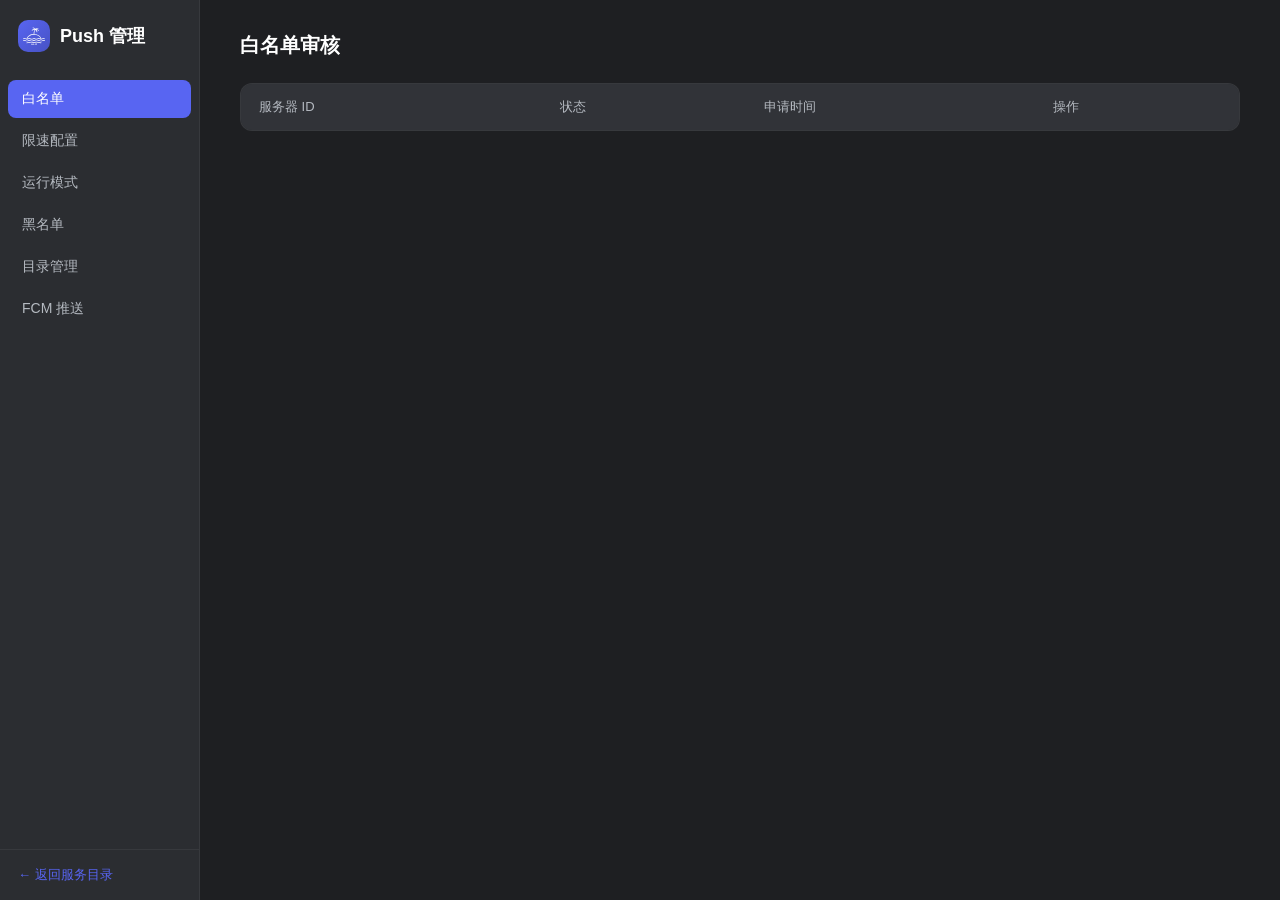
==== push/web/admin.html @ 599d3dad "first commit" ====
<!DOCTYPE html>
<html lang="zh-CN">
<head>
  <meta charset="UTF-8" />
  <meta name="viewport" content="width=device-width, initial-scale=1.0" />
  <title>LonIsle 推送服务管理</title>
  <link rel="icon" type="image/svg+xml" href="logo.svg" />
  <link rel="stylesheet" href="style.css" />
</head>
<body>
  <div class="shell">
    <aside class="sidebar">
      <div class="brand"><div class="brand-logo"><img src="logo.svg" alt="LonIsle" /></div><span>Push 管理</span></div>
      <nav class="nav">
        <button class="nav-item active" data-page="whitelist">白名单</button>
        <button class="nav-item" data-page="rate">限速配置</button>
        <button class="nav-item" data-page="mode">运行模式</button>
        <button class="nav-item" data-page="blacklist">黑名单</button>
        <button class="nav-item" data-page="directory">目录管理</button>
        <button class="nav-item" data-page="fcm">FCM 推送</button>
      </nav>
      <div class="sidebar-footer"><a href="index.html" class="admin-link">← 返回服务目录</a></div>
    </aside>

    <main class="main">
      <section id="page-whitelist" class="page">
        <h1>白名单审核</h1>
        <div class="table-wrap">
          <table>
            <thead><tr><th>服务器 ID</th><th>状态</th><th>申请时间</th><th>操作</th></tr></thead>
            <tbody id="whitelist-body"></tbody>
          </table>
        </div>
      </section>

      <section id="page-rate" class="page hidden">
        <h1>限速配置</h1>
        <div class="form-row">
          <label>每分钟条数</label>
          <input id="rate-input" type="number" min="1" />
          <button class="btn" id="rate-save">保存</button>
        </div>
        <p class="desc" id="rate-current"></p>
      </section>

      <!-- 运行模式（F-RATE-5/8） -->
      <section id="page-mode" class="page hidden">
        <h1>运行模式</h1>
        <div class="form-row">
          <label>模式</label>
          <select id="mode-select">
            <option value="true">白名单模式（默认：未审核服务器一律拒推）</option>
            <option value="false">黑名单模式（黑名单外一律放行）</option>
          </select>
          <button class="btn" id="mode-save">切换模式</button>
        </div>
        <p class="desc" id="mode-current"></p>
        <p class="desc">说明：黑名单在两种模式下均生效（自动熔断依赖此行为，F-RATE-6）。</p>
      </section>

      <!-- 黑名单（F-RATE-6） -->
      <section id="page-blacklist" class="page hidden">
        <h1>黑名单</h1>
        <div class="form-row">
          <input id="blacklist-id" placeholder="服务器 ID" />
          <input id="blacklist-reason" placeholder="原因（可选）" />
          <button class="btn" id="blacklist-add">加入黑名单</button>
        </div>
        <div class="table-wrap">
          <table>
            <thead><tr><th>服务器 ID</th><th>原因</th><th>操作</th></tr></thead>
            <tbody id="blacklist-body"></tbody>
          </table>
        </div>
      </section>

      <section id="page-directory" class="page hidden">
        <h1>目录管理</h1>
        <div class="table-wrap">
          <table>
            <thead><tr><th>名称</th><th>服务器 ID</th><th>地址</th><th>状态</th><th>操作</th></tr></thead>
            <tbody id="directory-body"></tbody>
          </table>
        </div>
      </section>

      <!-- FCM 推送配置（F-PUSH-2：web 端配置两种凭证方式） -->
      <section id="page-fcm" class="page hidden">
        <h1>FCM 推送配置</h1>
        <h2>方式一：Firebase 服务账号（推荐，Admin SDK 同款）</h2>
        <div class="form-row">
          <label>服务账号 JSON</label>
          <textarea id="fcm-service-account" rows="7" placeholder='粘贴 Firebase 控制台生成的服务账号 JSON（含 private_key / client_email / project_id）'></textarea>
        </div>
        <h2>方式二：OAuth2 Refresh Token</h2>
        <div class="form-row">
          <label>Project ID</label>
          <input id="fcm-project" placeholder="如 lonisle" />
        </div>
        <div class="form-row">
          <label>Client ID</label>
          <input id="fcm-client-id" placeholder="Google Cloud OAuth2 客户端 ID" />
        </div>
        <div class="form-row">
          <label>Client Secret</label>
          <input id="fcm-client-secret" type="password" placeholder="OAuth2 客户端 Secret（留空保留原值）" />
        </div>
        <div class="form-row">
          <label>Refresh Token</label>
          <input id="fcm-refresh-token" type="password" placeholder="OAuth2 Refresh Token（留空保留原值）" />
        </div>
        <div class="form-row">
          <button class="btn" id="fcm-save">保存并启用</button>
        </div>
        <p class="desc" id="fcm-current"></p>
        <p class="desc">说明：两种方式任一齐全即启用真实 FCM 通道（服务账号优先）。Secret / Refresh Token / 服务账号 JSON 保存后不回显。</p>
      </section>
    </main>
  </div>

  <script src="admin.js"></script>
</body>
</html>
---- push/web/style.css ----
:root {
  --bg: #1e1f22;
  --bg-2: #2b2d31;
  --bg-3: #313338;
  --primary: #5865f2;
  --primary-dark: #4752c4;
  --text: #ffffff;
  --text-dim: #b5bac1;
  --green: #23a55a;
  --red: #f23f43;
  --amber: #f0b232;
}

* { margin: 0; padding: 0; box-sizing: border-box; }

body {
  font-family: "PingFang SC", -apple-system, "Segoe UI", sans-serif;
  background: var(--bg);
  color: var(--text);
  height: 100vh;
  overflow: hidden;
}

.shell { display: flex; height: 100vh; }

.sidebar {
  width: 200px;
  background: var(--bg-2);
  display: flex;
  flex-direction: column;
  border-right: 1px solid rgba(255,255,255,0.06);
}

.brand {
  display: flex;
  align-items: center;
  gap: 10px;
  padding: 20px 18px;
  font-weight: 600;
  font-size: 18px;
}

.brand-logo {
  width: 32px; height: 32px;
  border-radius: 10px;
  background: linear-gradient(135deg, var(--primary), var(--primary-dark));
  display: flex; align-items: center; justify-content: center;
  font-weight: 700; color: #fff;
  overflow: hidden;
}

.brand-logo img {
  width: 78%; height: 78%;
  /* 灰色线条 logo 反白，贴合渐变底 */
  filter: brightness(0) invert(1);
}

.nav { flex: 1; padding: 8px; display: flex; flex-direction: column; gap: 4px; }

.nav-item {
  text-align: left; padding: 10px 14px;
  border: none; background: transparent;
  color: var(--text-dim); font-size: 14px;
  border-radius: 8px; cursor: pointer;
  transition: background 0.15s, color 0.15s;
}

.nav-item:hover { background: var(--bg-3); color: var(--text); }
.nav-item.active { background: var(--primary); color: #fff; }

.sidebar-footer {
  padding: 16px 18px; display: flex; align-items: center; gap: 8px;
  font-size: 13px; color: var(--text-dim);
  border-top: 1px solid rgba(255,255,255,0.06);
}

.dot { width: 8px; height: 8px; border-radius: 50%; background: var(--green); box-shadow: 0 0 6px var(--green); }

.main { flex: 1; padding: 32px 40px; overflow-y: auto; }
.page h1 { font-size: 20px; font-weight: 600; margin-bottom: 24px; }
.hidden { display: none; }

.table-wrap { background: var(--bg-2); border-radius: 12px; border: 1px solid rgba(255,255,255,0.06); overflow: hidden; }
table { width: 100%; border-collapse: collapse; font-size: 14px; }
thead { background: var(--bg-3); }
th { text-align: left; padding: 14px 18px; color: var(--text-dim); font-weight: 500; font-size: 13px; }
td { padding: 14px 18px; border-top: 1px solid rgba(255,255,255,0.06); color: var(--text); }
td.mono { font-family: "SF Mono", monospace; font-size: 12px; color: var(--text-dim); }

.badge { display: inline-block; padding: 3px 10px; border-radius: 20px; font-size: 12px; font-weight: 500; }
.badge.approved { background: rgba(35,165,90,0.15); color: var(--green); }
.badge.pending { background: rgba(240,178,50,0.15); color: var(--amber); }

.btn {
  padding: 6px 14px; border: none; border-radius: 8px;
  background: var(--primary); color: #fff; font-size: 13px; cursor: pointer;
  transition: background 0.15s;
}
.btn:hover { background: var(--primary-dark); }
.btn.approve { background: var(--green); }
.btn.reject { background: var(--red); }

.form-row { display: flex; align-items: center; gap: 12px; max-width: 420px; }
.form-row input, .form-row textarea {
  padding: 10px 12px; border: 1px solid rgba(255,255,255,0.1); border-radius: 8px;
  background: var(--bg-3); color: var(--text); font-size: 14px; outline: none;
}
.form-row input:focus, .form-row textarea:focus { border-color: var(--primary); }
.form-row textarea {
  width: 100%; font-family: ui-monospace, SFMono-Regular, Menlo, monospace;
  font-size: 12px; line-height: 1.5; resize: vertical;
}
h2 { margin: 24px 0 12px; font-size: 15px; color: var(--text); }
.desc { margin-top: 16px; color: var(--text-dim); font-size: 14px; }
.sidebar-footer .admin-link {
  color: var(--primary); text-decoration: none; font-size: 13px; font-weight: 500;
}
.sidebar-footer .admin-link:hover { text-decoration: underline; }
.count { color: var(--text-dim); font-size: 12px; margin-left: 4px; }
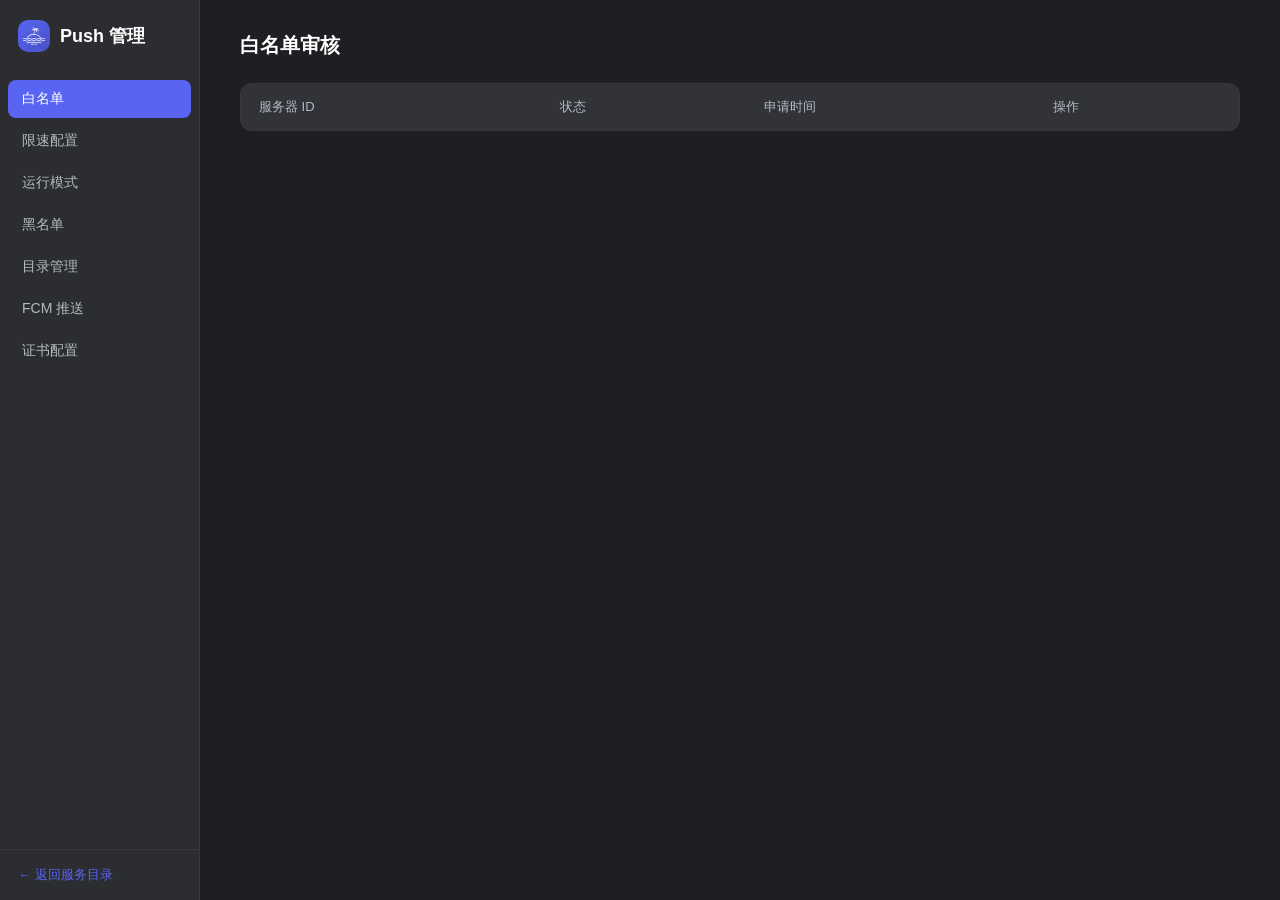
==== commit 72221ab4: "feat(push): 支持 HTTPS 与 web 端证书路径配置 - 启动时优先加载 web 管理端保存的证书路径（DB），回退命令行/环境变量，未配置保持 HTTP - 管理端新增「证书配置」页" ====
--- a/push/web/admin.html
+++ b/push/web/admin.html
@@ -18,6 +18,7 @@
         <button class="nav-item" data-page="blacklist">黑名单</button>
         <button class="nav-item" data-page="directory">目录管理</button>
         <button class="nav-item" data-page="fcm">FCM 推送</button>
+        <button class="nav-item" data-page="tls">证书配置</button>
       </nav>
       <div class="sidebar-footer"><a href="index.html" class="admin-link">← 返回服务目录</a></div>
     </aside>
@@ -115,6 +116,25 @@
         <p class="desc" id="fcm-current"></p>
         <p class="desc">说明：两种方式任一齐全即启用真实 FCM 通道（服务账号优先）。Secret / Refresh Token / 服务账号 JSON 保存后不回显。</p>
       </section>
+
+      <!-- TLS 证书配置（统一 HTTPS：web 端配置证书文件路径） -->
+      <section id="page-tls" class="page hidden">
+        <h1>证书配置（HTTPS）</h1>
+        <p class="desc">配置 TLS 证书与私钥的文件路径，推送服务与聊天服务器统一走 HTTPS。保存后需重启服务生效。</p>
+        <div class="form-row">
+          <label>证书路径</label>
+          <input id="tls-cert-path" placeholder="/data/tls/cert.pem" />
+        </div>
+        <div class="form-row">
+          <label>私钥路径</label>
+          <input id="tls-key-path" placeholder="/data/tls/key.pem" />
+        </div>
+        <div class="form-row">
+          <button class="btn" id="tls-save">保存证书配置</button>
+        </div>
+        <p class="desc" id="tls-current"></p>
+        <p class="desc">说明：证书与私钥需为 PEM 格式（如 Let's Encrypt 的 fullchain.pem / privkey.pem 或自签证书）。路径留空清除配置，回退 HTTP。</p>
+      </section>
     </main>
   </div>
 
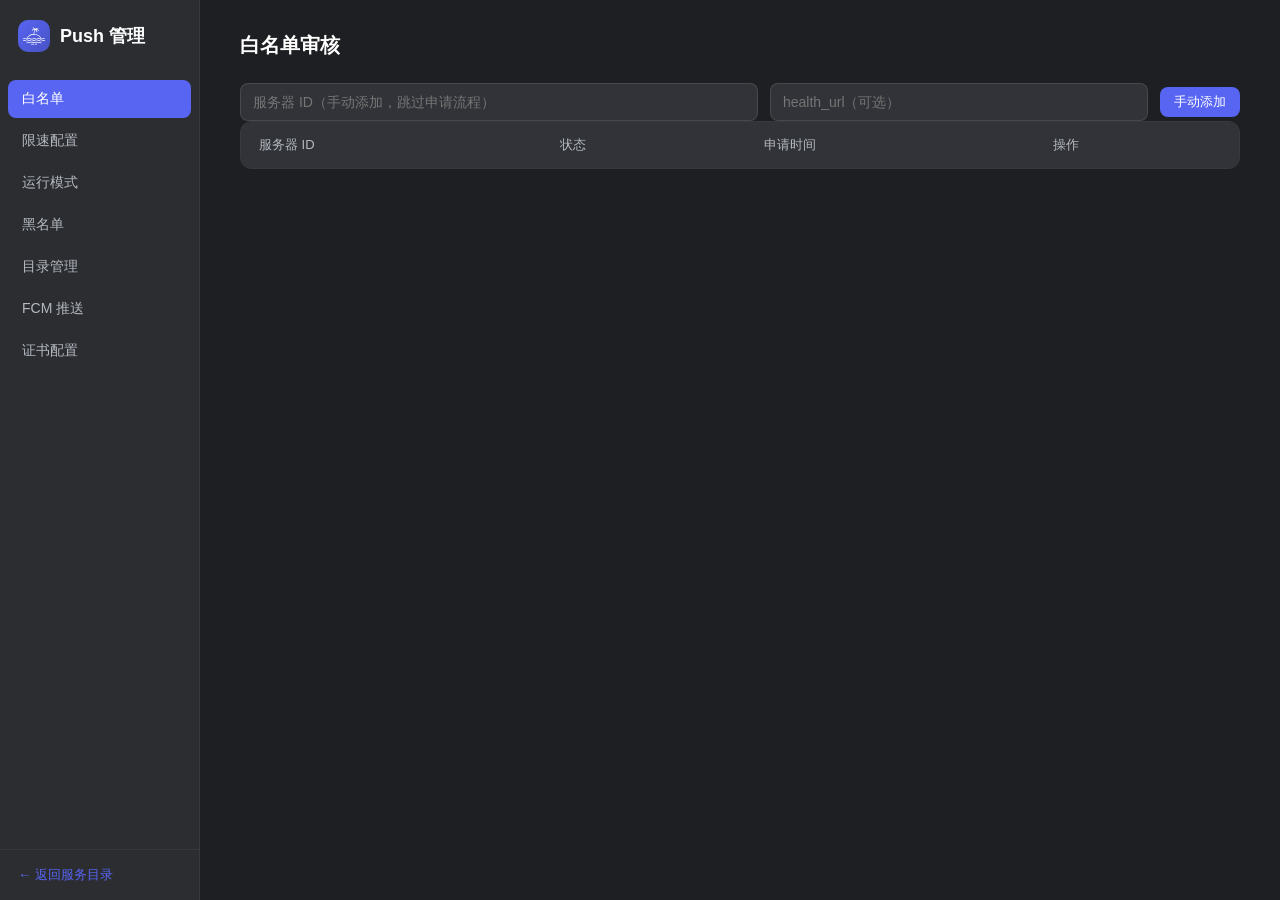
==== commit 30627df1: "feat(push): 手动添加白名单 + 管理页样式修复 - POST /admin/whitelist/add：管理员手动入列（跳过申请流程，同时清除拒绝冷却） - 白名单页新增「服务器 ID +" ====
--- a/push/web/admin.html
+++ b/push/web/admin.html
@@ -26,6 +26,11 @@
     <main class="main">
       <section id="page-whitelist" class="page">
         <h1>白名单审核</h1>
+        <div class="form-row">
+          <input id="whitelist-add-id" placeholder="服务器 ID（手动添加，跳过申请流程）" style="flex-basis:360px" />
+          <input id="whitelist-add-url" placeholder="health_url（可选）" style="flex-basis:220px" />
+          <button class="btn" id="whitelist-add">手动添加</button>
+        </div>
         <div class="table-wrap">
           <table>
             <thead><tr><th>服务器 ID</th><th>状态</th><th>申请时间</th><th>操作</th></tr></thead>
--- a/push/web/style.css
+++ b/push/web/style.css
@@ -80,12 +80,12 @@
 .page h1 { font-size: 20px; font-weight: 600; margin-bottom: 24px; }
 .hidden { display: none; }
 
-.table-wrap { background: var(--bg-2); border-radius: 12px; border: 1px solid rgba(255,255,255,0.06); overflow: hidden; }
+.table-wrap { background: var(--bg-2); border-radius: 12px; border: 1px solid rgba(255,255,255,0.06); overflow-x: auto; }
 table { width: 100%; border-collapse: collapse; font-size: 14px; }
 thead { background: var(--bg-3); }
-th { text-align: left; padding: 14px 18px; color: var(--text-dim); font-weight: 500; font-size: 13px; }
+th { text-align: left; padding: 14px 18px; color: var(--text-dim); font-weight: 500; font-size: 13px; white-space: nowrap; }
 td { padding: 14px 18px; border-top: 1px solid rgba(255,255,255,0.06); color: var(--text); }
-td.mono { font-family: "SF Mono", monospace; font-size: 12px; color: var(--text-dim); }
+td.mono { font-family: "SF Mono", monospace; font-size: 12px; color: var(--text-dim); word-break: break-all; }
 
 .badge { display: inline-block; padding: 3px 10px; border-radius: 20px; font-size: 12px; font-weight: 500; }
 .badge.approved { background: rgba(35,165,90,0.15); color: var(--green); }
@@ -100,16 +100,21 @@
 .btn.approve { background: var(--green); }
 .btn.reject { background: var(--red); }
 
-.form-row { display: flex; align-items: center; gap: 12px; max-width: 420px; }
-.form-row input, .form-row textarea {
+.form-row { display: flex; align-items: center; gap: 12px; flex-wrap: wrap; }
+.form-row input, .form-row textarea, .form-row select {
   padding: 10px 12px; border: 1px solid rgba(255,255,255,0.1); border-radius: 8px;
   background: var(--bg-3); color: var(--text); font-size: 14px; outline: none;
+  flex: 1 1 220px; min-width: 0;
 }
-.form-row input:focus, .form-row textarea:focus { border-color: var(--primary); }
+.form-row input:focus, .form-row textarea:focus, .form-row select:focus { border-color: var(--primary); }
 .form-row textarea {
-  width: 100%; font-family: ui-monospace, SFMono-Regular, Menlo, monospace;
+  flex-basis: 100%;
+  font-family: ui-monospace, SFMono-Regular, Menlo, monospace;
   font-size: 12px; line-height: 1.5; resize: vertical;
 }
+/* select 下拉选项（深色主题，避免白底突兀） */
+select option { background: var(--bg-3); color: var(--text); }
+.form-row label { white-space: nowrap; color: var(--text-dim); font-size: 14px; }
 h2 { margin: 24px 0 12px; font-size: 15px; color: var(--text); }
 .desc { margin-top: 16px; color: var(--text-dim); font-size: 14px; }
 .sidebar-footer .admin-link {
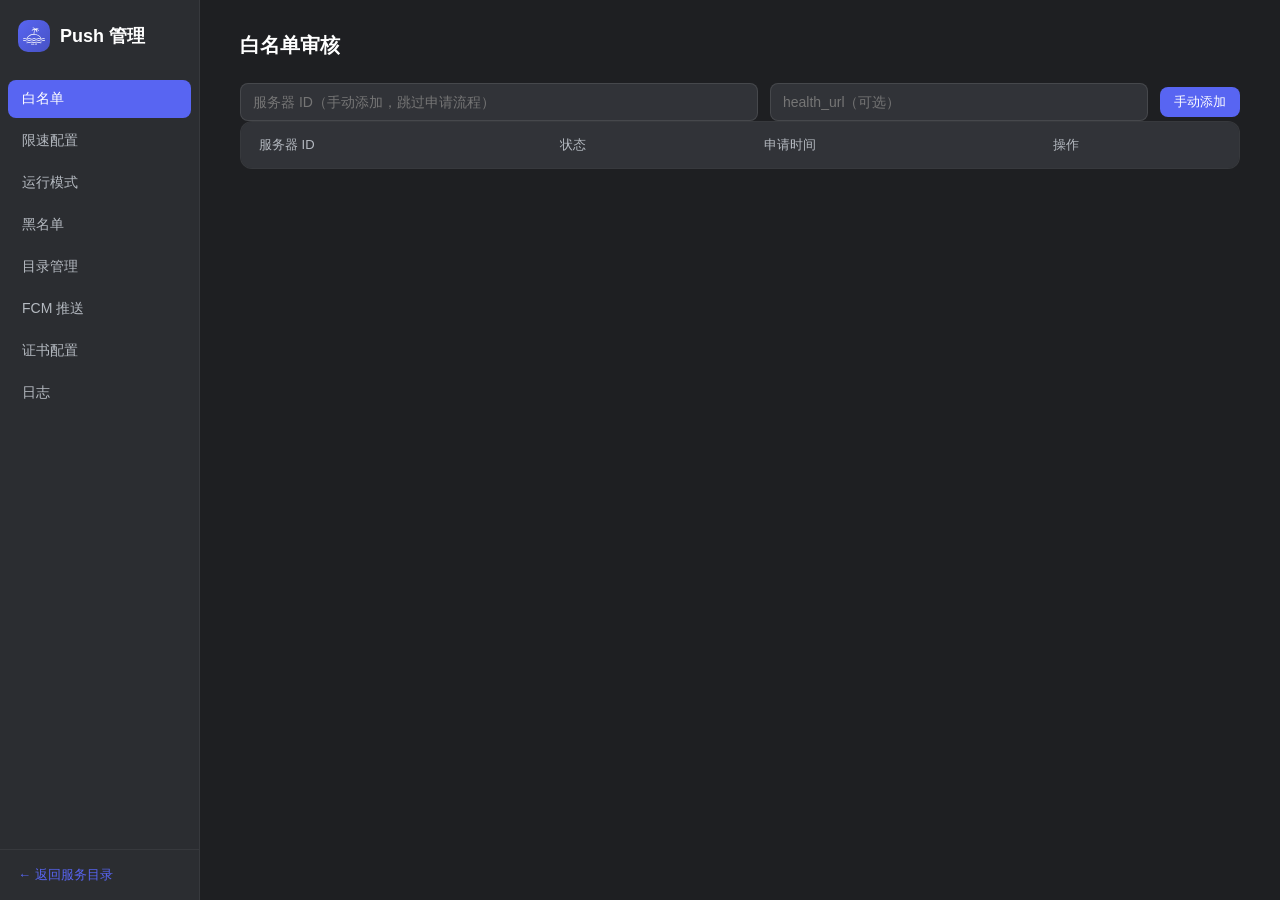
==== commit 9d056e92: "feat: 文件日志（按天轮转+保留N天）+ 管理界面日志页 - core 新增 logging 模块：stdout+文件双输出，文件按天轮转写入 {data_dir}/logs，保留 LOG_RET" ====
--- a/push/web/admin.html
+++ b/push/web/admin.html
@@ -19,6 +19,7 @@
         <button class="nav-item" data-page="directory">目录管理</button>
         <button class="nav-item" data-page="fcm">FCM 推送</button>
         <button class="nav-item" data-page="tls">证书配置</button>
+        <button class="nav-item" data-page="logs">日志</button>
       </nav>
       <div class="sidebar-footer"><a href="index.html" class="admin-link">← 返回服务目录</a></div>
     </aside>
@@ -140,6 +141,22 @@
         <p class="desc" id="tls-current"></p>
         <p class="desc">说明：证书与私钥需为 PEM 格式（如 Let's Encrypt 的 fullchain.pem / privkey.pem 或自签证书）。路径留空清除配置，回退 HTTP。</p>
       </section>
+
+      <!-- 日志查看（F-LOG：读 {data_dir}/logs 最新文件尾部） -->
+      <section id="page-logs" class="page hidden">
+        <h1>日志</h1>
+        <p class="desc">实时查看推送服务日志（按天轮转，保留 <code>LOG_RETAIN_DAYS</code> 天，默认 7）。</p>
+        <div style="margin-bottom:10px;display:flex;gap:8px;align-items:center;flex-wrap:wrap;">
+          <select id="log-lines">
+            <option value="200">200 行</option>
+            <option value="500" selected>500 行</option>
+            <option value="2000">2000 行</option>
+          </select>
+          <button class="btn" id="log-refresh">刷新</button>
+          <span id="log-file" style="opacity:.7;font-size:12px;"></span>
+        </div>
+        <pre id="log-content" style="background:rgba(0,0,0,.35);border:1px solid rgba(255,255,255,.1);border-radius:8px;padding:12px;max-height:60vh;overflow:auto;font-size:12px;line-height:1.6;white-space:pre-wrap;word-break:break-all;margin:0;"></pre>
+      </section>
     </main>
   </div>
 
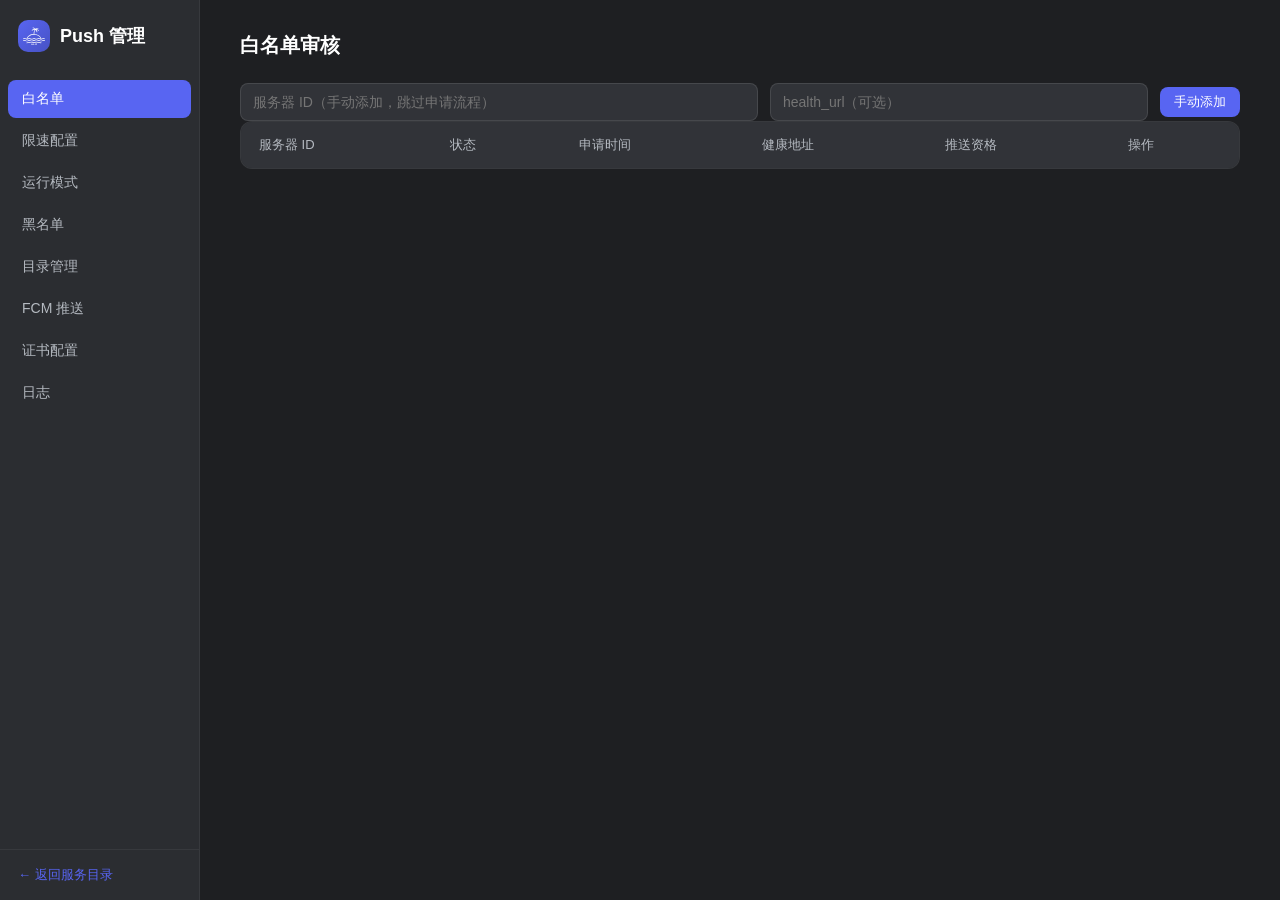
==== commit 08a1bfc3: "fix(push): 白名单审核通过保留 health_url，修复健康监测永久失效 - approve_whitelist 不再用空串整条覆盖，先回查原申请条目保留 health_url - lis" ====
--- a/push/web/admin.html
+++ b/push/web/admin.html
@@ -34,7 +34,7 @@
         </div>
         <div class="table-wrap">
           <table>
-            <thead><tr><th>服务器 ID</th><th>状态</th><th>申请时间</th><th>操作</th></tr></thead>
+            <thead><tr><th>服务器 ID</th><th>状态</th><th>申请时间</th><th>健康地址</th><th>推送资格</th><th>操作</th></tr></thead>
             <tbody id="whitelist-body"></tbody>
           </table>
         </div>
--- a/push/web/style.css
+++ b/push/web/style.css
@@ -90,6 +90,9 @@
 .badge { display: inline-block; padding: 3px 10px; border-radius: 20px; font-size: 12px; font-weight: 500; }
 .badge.approved { background: rgba(35,165,90,0.15); color: var(--green); }
 .badge.pending { background: rgba(240,178,50,0.15); color: var(--amber); }
+.badge.paused { background: rgba(237,66,69,0.15); color: #ed4245; }
+.muted { color: var(--text-dim); font-size: 12px; }
+td a { color: var(--text-dim); word-break: break-all; }
 
 .btn {
   padding: 6px 14px; border: none; border-radius: 8px;
